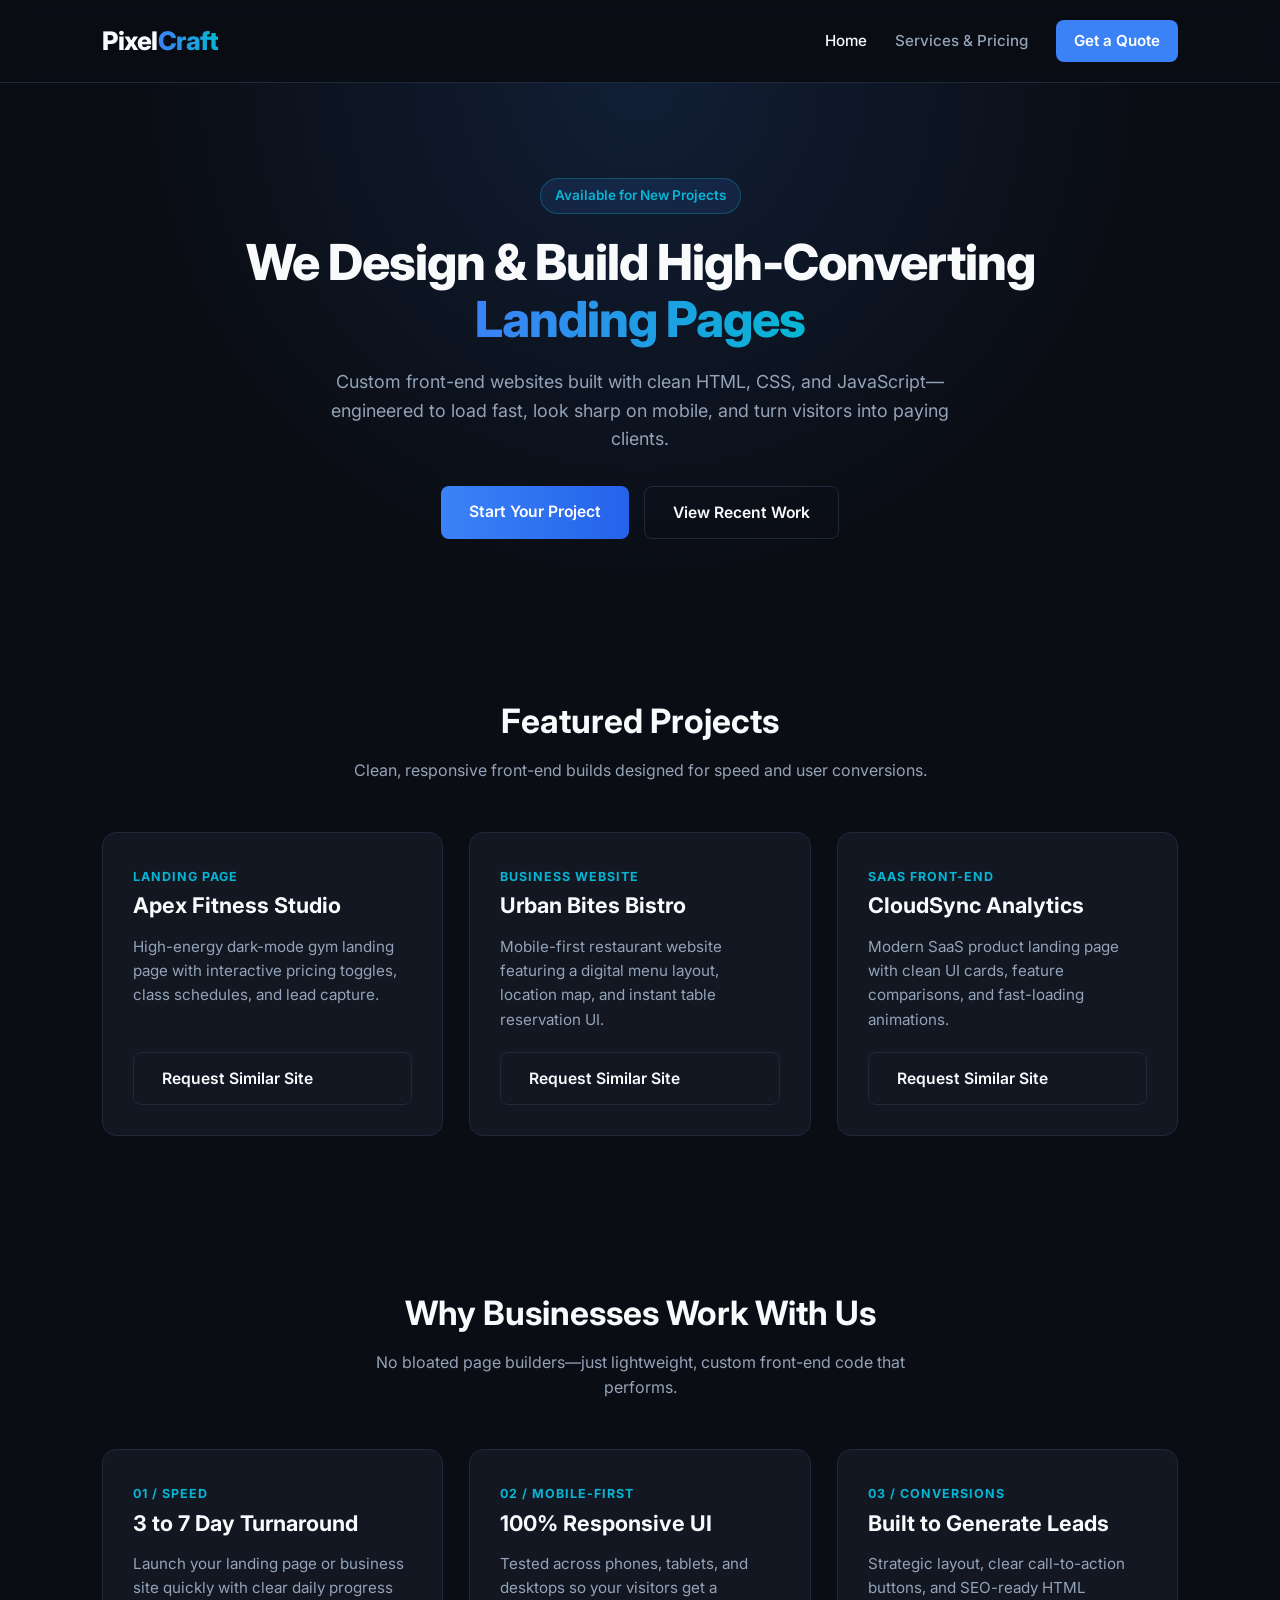
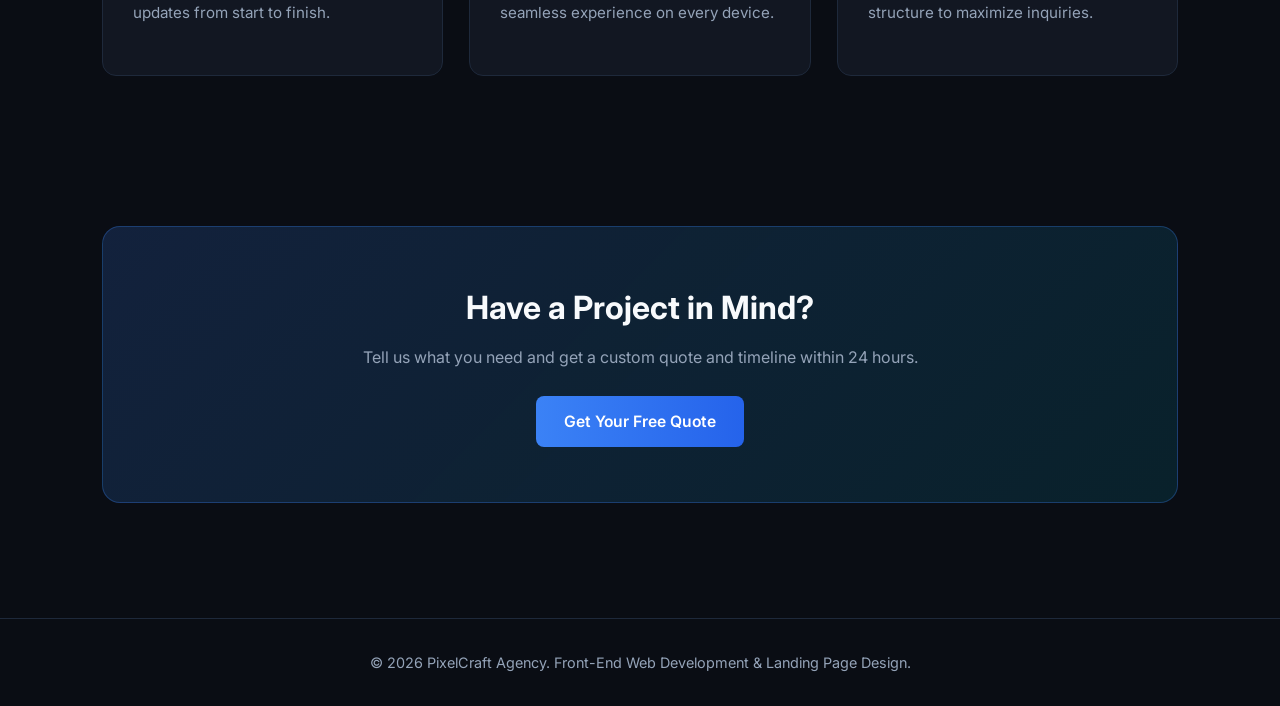
==== index.html @ b590ceda "Add files via upload" ====
<!DOCTYPE html>
<html lang="en">
<head>
  <meta charset="UTF-8">
  <meta name="viewport" content="width=device-width, initial-scale=1.0">
  <meta name="description" content="PixelCraft Agency builds fast, modern, and high-converting landing pages and front-end websites for businesses.">
  <title>PixelCraft Agency | Front-End & Landing Page Design</title>
  <link rel="stylesheet" href="style.css">
</head>
<body>

  <!-- Navigation -->
  <header>
    <a href="index.html" class="logo">Pixel<span>Craft</span></a>
    <div class="menu-toggle" onclick="document.querySelector('nav').classList.toggle('show')">☰</div>
    <nav>
      <a href="index.html" class="active">Home</a>
      <a href="services.html">Services & Pricing</a>
      <a href="contact.html" class="nav-cta">Get a Quote</a>
    </nav>
  </header>

  <!-- Hero Section -->
  <section class="hero">
    <div class="badge">Available for New Projects</div>
    <h1>We Design & Build High-Converting <span>Landing Pages</span></h1>
    <p>Custom front-end websites built with clean HTML, CSS, and JavaScript—engineered to load fast, look sharp on mobile, and turn visitors into paying clients.</p>
    <div class="hero-buttons">
      <a href="contact.html" class="btn">Start Your Project</a>
      <a href="#work" class="btn btn-outline">View Recent Work</a>
    </div>
  </section>

  <!-- Portfolio / Recent Work -->
  <div class="container" id="work">
    <h2 class="section-title">Featured Projects</h2>
    <p class="section-subtitle">Clean, responsive front-end builds designed for speed and user conversions.</p>
    <div class="grid">
      <div class="card">
        <div>
          <span class="card-tag">Landing Page</span>
          <h3>Apex Fitness Studio</h3>
          <p>High-energy dark-mode gym landing page with interactive pricing toggles, class schedules, and lead capture.</p>
        </div>
        <a href="contact.html" class="btn btn-outline">Request Similar Site</a>
      </div>
      <div class="card">
        <div>
          <span class="card-tag">Business Website</span>
          <h3>Urban Bites Bistro</h3>
          <p>Mobile-first restaurant website featuring a digital menu layout, location map, and instant table reservation UI.</p>
        </div>
        <a href="contact.html" class="btn btn-outline">Request Similar Site</a>
      </div>
      <div class="card">
        <div>
          <span class="card-tag">SaaS Front-End</span>
          <h3>CloudSync Analytics</h3>
          <p>Modern SaaS product landing page with clean UI cards, feature comparisons, and fast-loading animations.</p>
        </div>
        <a href="contact.html" class="btn btn-outline">Request Similar Site</a>
      </div>
    </div>
  </div>

  <!-- Why Hire Us -->
  <div class="container">
    <h2 class="section-title">Why Businesses Work With Us</h2>
    <p class="section-subtitle">No bloated page builders—just lightweight, custom front-end code that performs.</p>
    <div class="grid">
      <div class="card">
        <div>
          <span class="card-tag">01 / Speed</span>
          <h3>3 to 7 Day Turnaround</h3>
          <p>Launch your landing page or business site quickly with clear daily progress updates from start to finish.</p>
        </div>
      </div>
      <div class="card">
        <div>
          <span class="card-tag">02 / Mobile-First</span>
          <h3>100% Responsive UI</h3>
          <p>Tested across phones, tablets, and desktops so your visitors get a seamless experience on every device.</p>
        </div>
      </div>
      <div class="card">
        <div>
          <span class="card-tag">03 / Conversions</span>
          <h3>Built to Generate Leads</h3>
          <p>Strategic layout, clear call-to-action buttons, and SEO-ready HTML structure to maximize inquiries.</p>
        </div>
      </div>
    </div>
  </div>

  <!-- Bottom CTA -->
  <div class="container">
    <div class="cta-box">
      <h2>Have a Project in Mind?</h2>
      <p>Tell us what you need and get a custom quote and timeline within 24 hours.</p>
      <a href="contact.html" class="btn">Get Your Free Quote</a>
    </div>
  </div>

  <!-- Footer -->
  <footer>
    <p>&copy; 2026 PixelCraft Agency. Front-End Web Development & Landing Page Design.</p>
  </footer>

</body>
</html>
---- style.css ----
@import url('https://fonts.googleapis.com/css2?family=Inter:wght@400;500;600;700;800&display=swap');

:root {
  --bg-dark: #0a0d14;
  --bg-card: #121722;
  --bg-card-hover: #182030;
  --primary: #3b82f6;
  --primary-hover: #2563eb;
  --accent: #06b6d4;
  --text-main: #f8fafc;
  --text-muted: #94a3b8;
  --border: #1e293b;
}

* {
  margin: 0;
  padding: 0;
  box-sizing: border-box;
  font-family: 'Inter', sans-serif;
}

body {
  background-color: var(--bg-dark);
  color: var(--text-main);
  line-height: 1.6;
  overflow-x: hidden;
}

a {
  text-decoration: none;
  color: inherit;
}

/* Header & Navigation */
header {
  display: flex;
  justify-content: space-between;
  align-items: center;
  padding: 20px 8%;
  background: rgba(10, 13, 20, 0.9);
  backdrop-filter: blur(10px);
  border-bottom: 1px solid var(--border);
  position: sticky;
  top: 0;
  z-index: 1000;
}

.logo {
  font-size: 1.6rem;
  font-weight: 800;
  letter-spacing: -0.5px;
}

.logo span {
  background: linear-gradient(90deg, var(--primary), var(--accent));
  -webkit-background-clip: text;
  -webkit-text-fill-color: transparent;
}

nav {
  display: flex;
  gap: 28px;
  align-items: center;
}

nav a {
  color: var(--text-muted);
  font-weight: 500;
  font-size: 0.95rem;
  transition: color 0.3s;
}

nav a:hover,
nav a.active {
  color: var(--text-main);
}

.nav-cta {
  background: var(--primary);
  color: #fff !important;
  padding: 9px 18px;
  border-radius: 8px;
  font-weight: 600;
  transition: background 0.3s;
}

.nav-cta:hover {
  background: var(--primary-hover);
}

.menu-toggle {
  display: none;
  font-size: 1.6rem;
  cursor: pointer;
  color: var(--text-main);
}

/* Hero Section */
.hero {
  text-align: center;
  padding: 95px 8% 80px;
  background: radial-gradient(circle at top, rgba(59, 130, 246, 0.15), transparent 60%);
}

.badge {
  display: inline-block;
  background: rgba(59, 130, 246, 0.12);
  color: var(--accent);
  border: 1px solid rgba(6, 182, 212, 0.3);
  padding: 6px 14px;
  border-radius: 50px;
  font-size: 0.85rem;
  font-weight: 600;
  margin-bottom: 20px;
}

.hero h1 {
  font-size: 3.1rem;
  font-weight: 800;
  line-height: 1.15;
  max-width: 820px;
  margin: 0 auto 20px;
  letter-spacing: -1px;
}

.hero h1 span {
  background: linear-gradient(90deg, var(--primary), var(--accent));
  -webkit-background-clip: text;
  -webkit-text-fill-color: transparent;
}

.hero p {
  color: var(--text-muted);
  font-size: 1.12rem;
  max-width: 620px;
  margin: 0 auto 32px;
}

.hero-buttons {
  display: flex;
  gap: 15px;
  justify-content: center;
  flex-wrap: wrap;
}

/* Buttons */
.btn {
  display: inline-block;
  background: linear-gradient(90deg, var(--primary), var(--primary-hover));
  color: #fff;
  padding: 13px 28px;
  border-radius: 8px;
  font-weight: 600;
  font-size: 0.98rem;
  border: none;
  cursor: pointer;
  transition: transform 0.2s, box-shadow 0.2s;
}

.btn:hover {
  transform: translateY(-2px);
  box-shadow: 0 8px 25px rgba(59, 130, 246, 0.35);
}

.btn-outline {
  background: transparent;
  border: 1px solid var(--border);
  color: var(--text-main);
}

.btn-outline:hover {
  background: var(--bg-card);
  box-shadow: none;
}

/* Containers & Sections */
.container {
  padding: 75px 8%;
  max-width: 1280px;
  margin: 0 auto;
}

.section-title {
  text-align: center;
  font-size: 2.1rem;
  font-weight: 700;
  margin-bottom: 10px;
}

.section-subtitle {
  text-align: center;
  color: var(--text-muted);
  max-width: 580px;
  margin: 0 auto 48px;
  font-size: 1rem;
}

/* Grids & Cards */
.grid {
  display: grid;
  grid-template-columns: repeat(auto-fit, minmax(300px, 1fr));
  gap: 26px;
}

.card {
  background: var(--bg-card);
  border: 1px solid var(--border);
  padding: 30px;
  border-radius: 14px;
  transition: transform 0.3s, border-color 0.3s, background 0.3s;
  display: flex;
  flex-direction: column;
  justify-content: space-between;
}

.card:hover {
  transform: translateY(-6px);
  border-color: var(--primary);
  background: var(--bg-card-hover);
}

.card-tag {
  font-size: 0.78rem;
  text-transform: uppercase;
  letter-spacing: 1px;
  color: var(--accent);
  font-weight: 700;
  margin-bottom: 10px;
}

.card h3 {
  font-size: 1.35rem;
  margin-bottom: 12px;
}

.card p {
  color: var(--text-muted);
  font-size: 0.95rem;
  margin-bottom: 20px;
}

/* Pricing Cards */
.pricing-card.featured {
  border: 2px solid var(--primary);
  position: relative;
}

.popular-badge {
  position: absolute;
  top: -13px;
  right: 20px;
  background: var(--primary);
  color: #fff;
  font-size: 0.75rem;
  font-weight: 700;
  padding: 4px 12px;
  border-radius: 20px;
}

.price {
  font-size: 2.4rem;
  font-weight: 800;
  margin: 10px 0 18px;
  color: var(--text-main);
}

.price span {
  font-size: 0.9rem;
  color: var(--text-muted);
  font-weight: 400;
}

.feature-list {
  list-style: none;
  margin-bottom: 28px;
}

.feature-list li {
  color: var(--text-muted);
  font-size: 0.93rem;
  padding: 7px 0;
  border-bottom: 1px solid rgba(255, 255, 255, 0.05);
}

.feature-list li::before {
  content: "✓ ";
  color: var(--accent);
  font-weight: bold;
  margin-right: 6px;
}

/* Contact Form */
.contact-wrapper {
  max-width: 650px;
  margin: 0 auto;
  background: var(--bg-card);
  border: 1px solid var(--border);
  padding: 38px;
  border-radius: 16px;
}

.form-group {
  margin-bottom: 20px;
}

.form-group label {
  display: block;
  font-size: 0.9rem;
  font-weight: 500;
  margin-bottom: 8px;
  color: var(--text-main);
}

.form-group input,
.form-group select,
.form-group textarea {
  width: 100%;
  padding: 13px 15px;
  background: var(--bg-dark);
  border: 1px solid var(--border);
  border-radius: 8px;
  color: var(--text-main);
  font-size: 0.95rem;
  outline: none;
  transition: border-color 0.3s;
}

.form-group input:focus,
.form-group select:focus,
.form-group textarea:focus {
  border-color: var(--primary);
}

/* CTA Banner */
.cta-box {
  background: linear-gradient(135deg, rgba(59, 130, 246, 0.18), rgba(6, 182, 212, 0.12));
  border: 1px solid rgba(59, 130, 246, 0.3);
  border-radius: 18px;
  padding: 55px 30px;
  text-align: center;
}

.cta-box h2 {
  font-size: 2rem;
  margin-bottom: 12px;
}

.cta-box p {
  color: var(--text-muted);
  margin-bottom: 25px;
}

/* Footer */
footer {
  text-align: center;
  padding: 32px 8%;
  border-top: 1px solid var(--border);
  color: var(--text-muted);
  font-size: 0.9rem;
  margin-top: 40px;
}

/* Mobile Responsive */
@media (max-width: 768px) {
  .hero h1 {
    font-size: 2.2rem;
  }

  .menu-toggle {
    display: block;
  }

  nav {
    display: none;
    flex-direction: column;
    position: absolute;
    top: 70px;
    left: 0;
    width: 100%;
    background: var(--bg-card);
    padding: 25px;
    border-bottom: 1px solid var(--border);
  }

  nav.show {
    display: flex;
  }
}
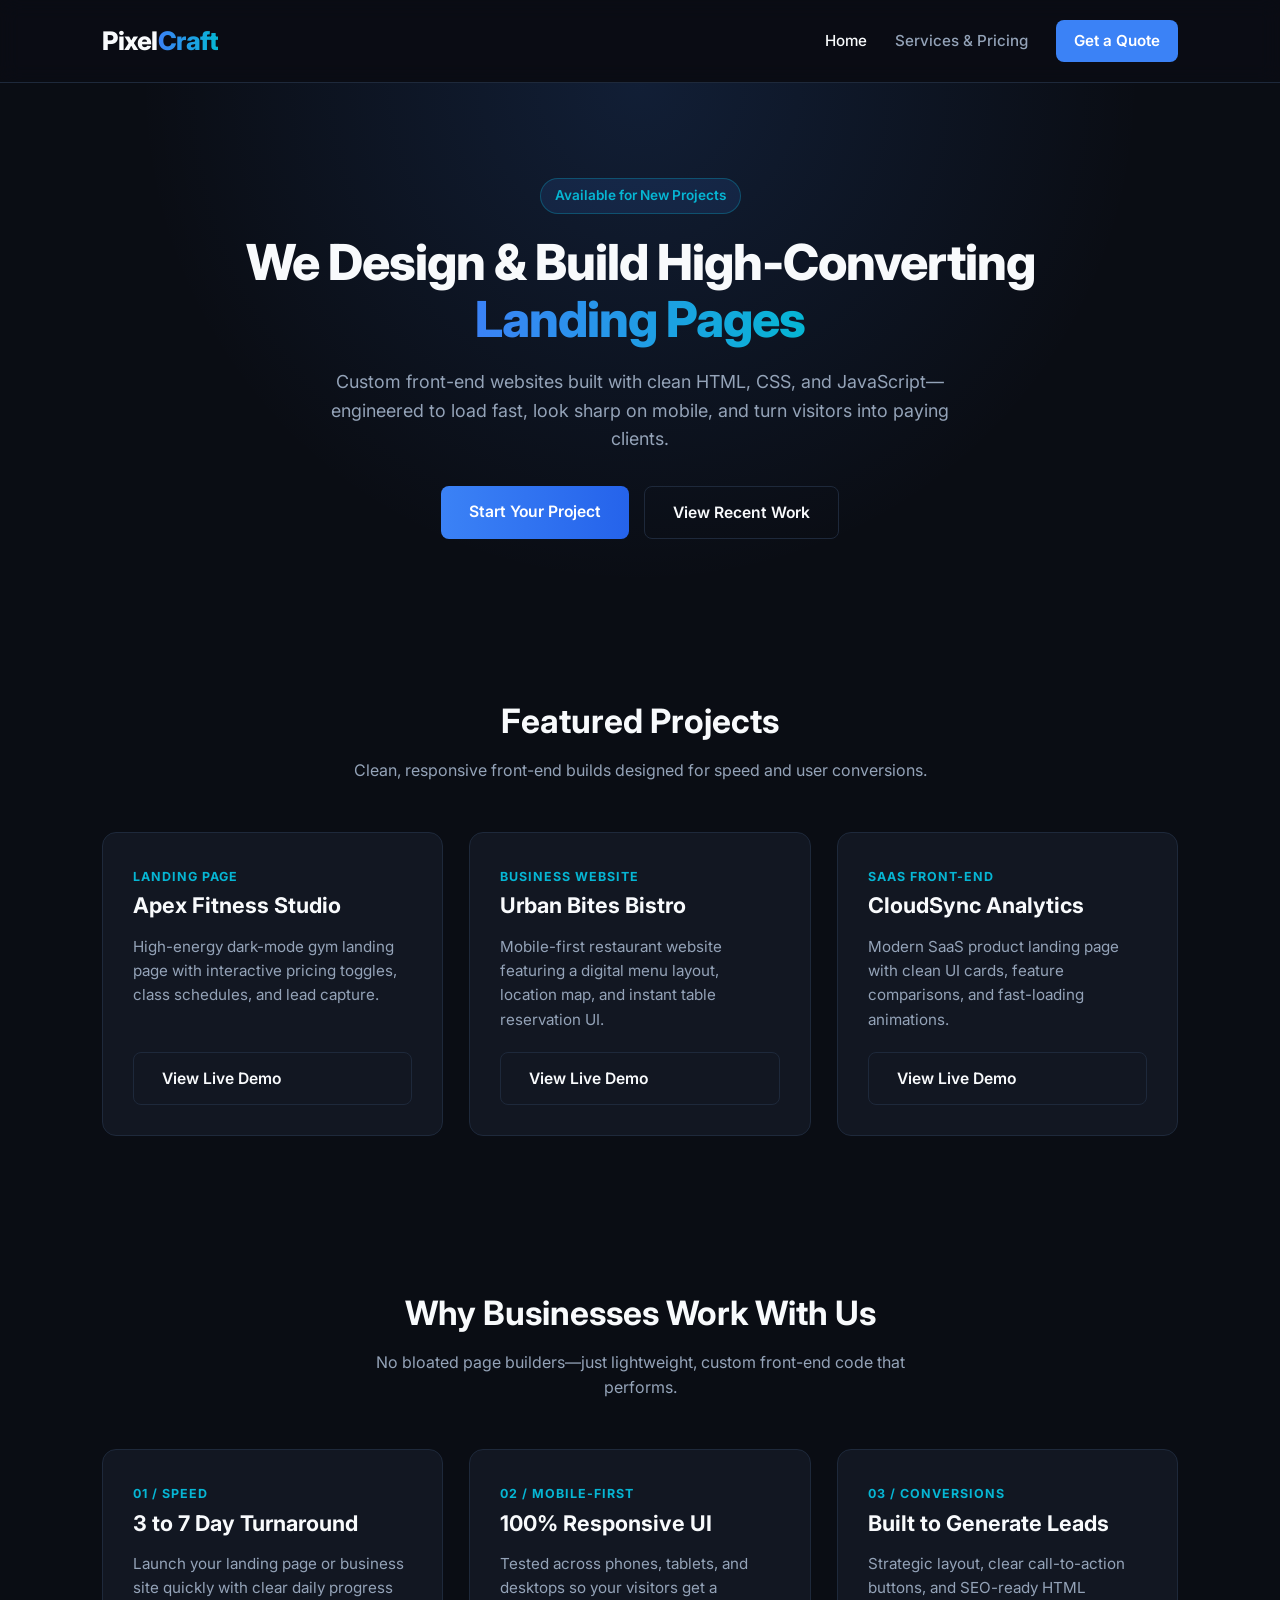
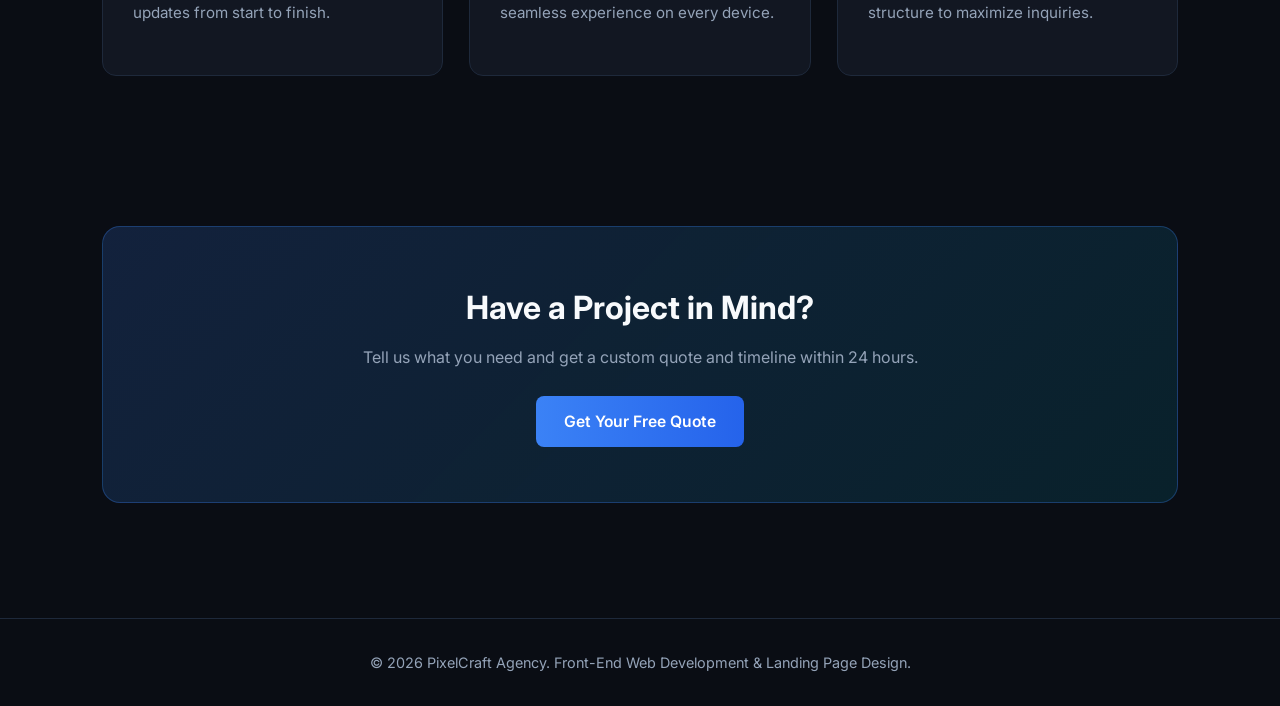
==== commit d2dff80e: "Update index.html" ====
--- a/index.html
+++ b/index.html
@@ -42,7 +42,7 @@
           <h3>Apex Fitness Studio</h3>
           <p>High-energy dark-mode gym landing page with interactive pricing toggles, class schedules, and lead capture.</p>
         </div>
-        <a href="contact.html" class="btn btn-outline">Request Similar Site</a>
+        <a href="gym.html" class="btn btn-outline">View Live Demo</a>
       </div>
       <div class="card">
         <div>
@@ -50,7 +50,7 @@
           <h3>Urban Bites Bistro</h3>
           <p>Mobile-first restaurant website featuring a digital menu layout, location map, and instant table reservation UI.</p>
         </div>
-        <a href="contact.html" class="btn btn-outline">Request Similar Site</a>
+        <a href="restaurant.html" class="btn btn-outline">View Live Demo</a>
       </div>
       <div class="card">
         <div>
@@ -58,7 +58,7 @@
           <h3>CloudSync Analytics</h3>
           <p>Modern SaaS product landing page with clean UI cards, feature comparisons, and fast-loading animations.</p>
         </div>
-        <a href="contact.html" class="btn btn-outline">Request Similar Site</a>
+        <a href="saas.html" class="btn btn-outline">View Live Demo</a>
       </div>
     </div>
   </div>
@@ -107,4 +107,4 @@
   </footer>
 
 </body>
-</html>+</html>
